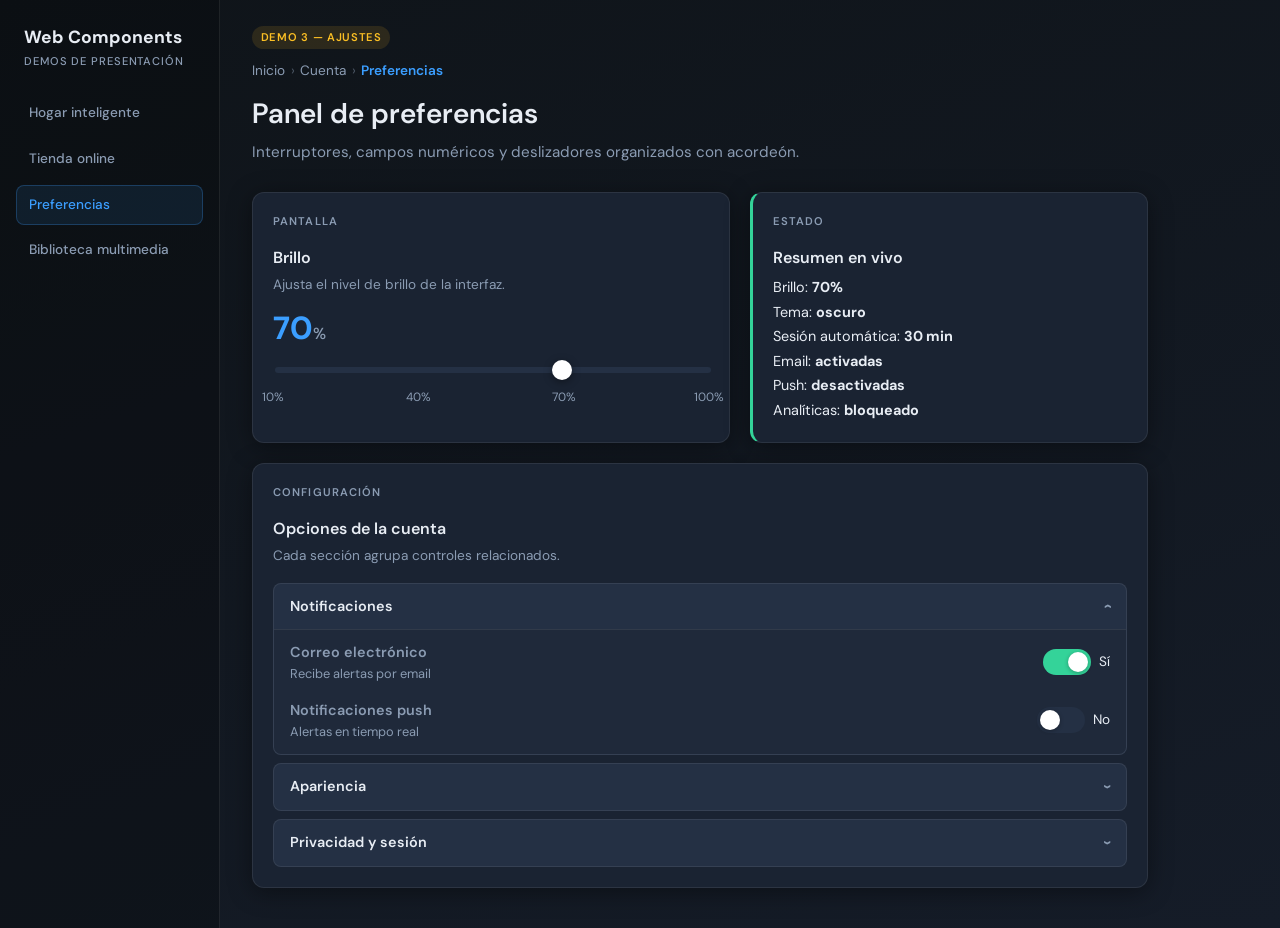
==== configuracion.html @ e313078a "a" ====
<!DOCTYPE html>
<html lang="es">
  <head>
    <meta charset="UTF-8" />
    <meta name="viewport" content="width=device-width, initial-scale=1.0" />
    <title>Preferencias — Demo web components</title>
    <link rel="stylesheet" href="styles.css" />
    <link rel="stylesheet" href="presentation.css" />
  </head>
  <body>
    <div class="app">
      <aside class="sidebar">
        <div class="sidebar-brand">
          Web Components
          <span>Demos de presentación</span>
        </div>
        <nav class="demo-nav" aria-label="Demos">
          <a href="index.html">Hogar inteligente</a>
          <a href="tienda.html">Tienda online</a>
          <a href="configuracion.html" aria-current="page">Preferencias</a>
          <a href="multimedia.html">Biblioteca multimedia</a>
        </nav>
      </aside>

      <main class="page">
        <header class="page-header">
          <span class="demo-badge">Demo 3 — Ajustes</span>
          <mi-breadcrumb id="breadcrumb">
            <mi-breadcrumb-item href="index.html">Inicio</mi-breadcrumb-item>
            <mi-breadcrumb-item>Cuenta</mi-breadcrumb-item>
            <mi-breadcrumb-item>Preferencias</mi-breadcrumb-item>
          </mi-breadcrumb>

          <h1>Panel de preferencias</h1>
          <p>Interruptores, campos numéricos y deslizadores organizados con acordeón.</p>
        </header>

        <div class="dashboard">
          <div class="dashboard-top">
            <section class="section">
              <p class="section-label">Pantalla</p>
              <h2>Brillo</h2>
              <p class="section-desc">Ajusta el nivel de brillo de la interfaz.</p>
              <div class="metric-display" id="brightness-display">70<span>%</span></div>
              <my-slider id="brightness-slider" min="10" max="100" value="70" step="5">
                <slider-label position="10">10%</slider-label>
                <slider-label position="40">40%</slider-label>
                <slider-label position="70">70%</slider-label>
                <slider-label position="100">100%</slider-label>
              </my-slider>
            </section>

            <section class="section" id="status">
              <p class="section-label">Estado</p>
              <h2>Resumen en vivo</h2>
              <p class="live-summary" id="summary-text"></p>
            </section>
          </div>

          <section class="section">
            <p class="section-label">Configuración</p>
            <h2>Opciones de la cuenta</h2>
            <p class="section-desc">Cada sección agrupa controles relacionados.</p>
            <mi-accordion>
              <mi-accordion-item open>
                <span slot="heading">Notificaciones</span>
                <div class="setting-list">
                  <div class="setting-row">
                    <div class="setting-row-info">
                      <strong>Correo electrónico</strong>
                      <span>Recibe alertas por email</span>
                    </div>
                    <my-switch id="email-switch" checked>
                      <span slot="checked-message">Sí</span>
                      <span slot="unchecked-message">No</span>
                    </my-switch>
                  </div>
                  <div class="setting-row">
                    <div class="setting-row-info">
                      <strong>Notificaciones push</strong>
                      <span>Alertas en tiempo real</span>
                    </div>
                    <my-switch id="push-switch">
                      <span slot="checked-message">Sí</span>
                      <span slot="unchecked-message">No</span>
                    </my-switch>
                  </div>
                </div>
              </mi-accordion-item>

              <mi-accordion-item>
                <span slot="heading">Apariencia</span>
                <div class="setting-list">
                  <div class="setting-row">
                    <div class="setting-row-info">
                      <strong>Modo oscuro</strong>
                      <span>Reduce la fatiga visual</span>
                    </div>
                    <my-switch id="dark-switch" checked>
                      <span slot="checked-message">Oscuro</span>
                      <span slot="unchecked-message">Claro</span>
                    </my-switch>
                  </div>
                </div>
              </mi-accordion-item>

              <mi-accordion-item>
                <span slot="heading">Privacidad y sesión</span>
                <div class="setting-list">
                  <div class="setting-row">
                    <div class="setting-row-info">
                      <strong>Analíticas de uso</strong>
                      <span>Ayuda a mejorar la aplicación</span>
                    </div>
                    <my-switch id="analytics-switch">
                      <span slot="checked-message">Sí</span>
                      <span slot="unchecked-message">No</span>
                    </my-switch>
                  </div>
                  <div class="setting-row">
                    <div class="setting-row-info">
                      <strong>Cierre de sesión (min)</strong>
                      <span>Tiempo de inactividad permitido</span>
                    </div>
                    <numeric-field id="session-field" value="30"></numeric-field>
                  </div>
                </div>
              </mi-accordion-item>
            </mi-accordion>
          </section>
        </div>
      </main>
    </div>

    <template id="horizontal-scroll-template">
      <style>
        :host {
          display: block;
          width: 100%;
          max-width: 100%;
          overflow: hidden;
          --scroll-gap: 1rem;
          --scroll-padding: 1rem;
          --button-size: 40px;
        }

        .wrapper {
          display: flex;
          align-items: center;
          gap: 0.5rem;
          width: 100%;
          max-width: 100%;
          min-width: 0;
        }

        .scroll-container {
          flex: 1;
          min-width: 0;
          display: flex;
          align-items: flex-start;
          gap: var(--scroll-gap);
          padding: var(--scroll-padding);
          overflow-x: auto;
          overflow-y: hidden;
          scroll-behavior: smooth;
          scroll-snap-type: x proximity;
          overscroll-behavior-x: contain;
          scrollbar-width: thin;
          scrollbar-color: var(--bg-elevated, #243044) transparent;
        }

        ::slotted(my-card) {
          flex: 0 0 auto;
          scroll-snap-align: start;
        }

        .control {
          width: var(--button-size);
          height: var(--button-size);
          flex-shrink: 0;
        }

        ::slotted(button) {
          width: 100%;
          height: 100%;
          cursor: pointer;
        }
      </style>

      <div class="wrapper">
        <div class="control">
          <slot name="left-button">
            <button type="button">&#8592;</button>
          </slot>
        </div>

        <div class="scroll-container">
          <slot></slot>
        </div>

        <div class="control">
          <slot name="right-button">
            <button type="button">&#8594;</button>
          </slot>
        </div>
      </div>
    </template>

    <template id="slider-template">
      <style>
        :host {
          display: block;
        }

        .slider {
          width: 100%;
        }

        input[type="range"] {
          -webkit-appearance: none;
          appearance: none;
          width: 100%;
          height: 6px;
          border-radius: 999px;
          background: var(--bg-elevated, #243044);
          cursor: pointer;
          outline: none;
        }

        input[type="range"]::-webkit-slider-thumb {
          -webkit-appearance: none;
          appearance: none;
          width: 20px;
          height: 20px;
          border-radius: 50%;
          background: #fff;
          box-shadow: 0 2px 8px rgba(0, 0, 0, 0.4);
          cursor: pointer;
          transition: transform 0.15s;
        }

        input[type="range"]::-webkit-slider-thumb:hover {
          transform: scale(1.1);
        }

        input[type="range"]::-moz-range-thumb {
          width: 20px;
          height: 20px;
          border: none;
          border-radius: 50%;
          background: #fff;
          box-shadow: 0 2px 8px rgba(0, 0, 0, 0.4);
          cursor: pointer;
        }

        input[type="range"]::-moz-range-track {
          height: 6px;
          border-radius: 999px;
          background: var(--bg-elevated, #243044);
        }

        .labels {
          position: relative;
          height: 1.25rem;
          margin-top: 0.5rem;
        }
      </style>
      <div class="slider">
        <input type="range" />
        <div class="labels">
          <slot></slot>
        </div>
      </div>
    </template>

    <script src="acordion.js"></script>
    <script src="numericField.js"></script>
    <script src="slider.js"></script>
    <script src="switch.js"></script>
    <script src="horizontal_scroll.js"></script>
    <script src="card.js"></script>
    <script src="breadcrumb.js"></script>
    <script src="configuracion.js"></script>
  </body>
</html>
---- styles.css ----
@import url("https://fonts.googleapis.com/css2?family=DM+Sans:ital,opsz,wght@0,9..40,400;0,9..40,500;0,9..40,600;0,9..40,700;1,9..40,400&display=swap");

*,
*::before,
*::after {
  box-sizing: border-box;
}

:root {
  --bg-page: #0f1419;
  --bg-surface: #1a2332;
  --bg-elevated: #243044;
  --accent: #3b9eff;
  --accent-success: #34d399;
  --accent-warm: #fbbf24;
  --text-primary: #e8edf4;
  --text-muted: #8b9cb3;
  --border: rgba(255, 255, 255, 0.08);
  --radius: 12px;
  --shadow: 0 4px 24px rgba(0, 0, 0, 0.4);
  --font: "DM Sans", system-ui, sans-serif;

  --card-bg: var(--bg-surface);
  --card-border: var(--border);
  --card-radius: var(--radius);
  --card-width: auto;
  --card-height: auto;

  --scroll-gap: 1rem;
  --scroll-padding: 0.5rem;
  --button-size: 40px;
  --button-background: var(--bg-elevated);
}

body {
  margin: 0;
  min-height: 100vh;
  overflow-x: hidden;
  font-family: var(--font);
  line-height: 1.5;
  color: var(--text-primary);
  background: linear-gradient(160deg, var(--bg-page) 0%, #151c28 100%);
}

.app {
  display: grid;
  grid-template-columns: 220px minmax(0, 1fr);
  min-height: 100vh;
}

.sidebar {
  padding: 1.5rem 1rem;
  background: rgba(0, 0, 0, 0.25);
  border-right: 1px solid var(--border);
  display: flex;
  flex-direction: column;
  gap: 1.5rem;
}

.sidebar-brand {
  font-size: 1.1rem;
  font-weight: 700;
  color: var(--text-primary);
  padding: 0 0.5rem;
}

.sidebar-brand span {
  display: block;
  font-size: 0.7rem;
  font-weight: 500;
  color: var(--text-muted);
  text-transform: uppercase;
  letter-spacing: 0.08em;
  margin-top: 0.15rem;
}

.room-nav {
  display: flex;
  flex-direction: column;
  gap: 0.5rem;
}

.nav-card {
  --card-width: 100%;
  --card-height: auto;
  cursor: pointer;
  transition: border-color 0.2s, box-shadow 0.2s, transform 0.15s;
}

.nav-card:hover {
  transform: translateX(2px);
}

.nav-card[active] {
  --card-border: var(--accent);
  box-shadow: 0 0 0 1px var(--accent);
}

.nav-card-inner {
  display: flex;
  align-items: center;
  gap: 0.75rem;
  padding: 0.65rem 0.85rem;
}

.nav-icon {
  font-size: 1.25rem;
  line-height: 1;
}

.nav-label {
  font-size: 0.9rem;
  font-weight: 500;
}

.page {
  max-width: 960px;
  padding: 1.5rem 2rem 2.5rem;
  width: 100%;
  min-width: 0;
  container-type: inline-size;
  container-name: page;
}

.page-header {
  margin-bottom: 1.75rem;
  min-width: 0;
}

.page-header h1 {
  margin: 0.75rem 0 0.35rem;
  font-size: 1.75rem;
  font-weight: 600;
}

.page-header p {
  margin: 0;
  color: var(--text-muted);
  font-size: 0.95rem;
}

.dashboard {
  display: grid;
  gap: 1.25rem;
  width: 100%;
  min-width: 0;
}

.dashboard-top {
  display: grid;
  grid-template-columns: minmax(0, 1fr);
  gap: 1.25rem;
  min-width: 0;
}

.dashboard-bottom {
  display: grid;
  grid-template-columns: minmax(0, 1fr);
  gap: 1.25rem;
  min-width: 0;
}

@container page (min-width: 640px) {
  .dashboard-top {
    grid-template-columns: minmax(0, 1.2fr) minmax(0, 1fr);
  }

  .dashboard-bottom {
    grid-template-columns: repeat(2, minmax(0, 1fr));
  }
}

.section {
  background: var(--bg-surface);
  border: 1px solid var(--border);
  border-radius: var(--radius);
  padding: 1.25rem;
  box-shadow: var(--shadow);
  min-width: 0;
  overflow-wrap: anywhere;
}

.section-label {
  margin: 0 0 1rem;
  font-size: 0.7rem;
  font-weight: 600;
  text-transform: uppercase;
  letter-spacing: 0.1em;
  color: var(--text-muted);
}

.section h2 {
  margin: 0 0 0.35rem;
  font-size: 1rem;
  font-weight: 600;
}

.section-desc {
  margin: 0 0 1rem;
  font-size: 0.85rem;
  color: var(--text-muted);
}

.temp-display {
  font-size: 2.5rem;
  font-weight: 700;
  font-variant-numeric: tabular-nums;
  color: var(--accent);
  margin-bottom: 0.75rem;
  line-height: 1;
}

.temp-display span {
  font-size: 1.25rem;
  font-weight: 500;
  color: var(--text-muted);
}

.controls {
  display: grid;
  grid-template-columns: minmax(0, 1fr);
  gap: 1.25rem;
  min-width: 0;
}

@container page (min-width: 520px) {
  .controls {
    grid-template-columns: repeat(2, minmax(0, 1fr));
  }
}

.control {
  display: flex;
  flex-direction: column;
  gap: 0.5rem;
}

.control label {
  font-size: 0.8rem;
  font-weight: 500;
  color: var(--text-muted);
}

#status {
  border-left: 3px solid var(--accent-success);
}

#status-text {
  margin: 0;
  font-size: 0.9rem;
  line-height: 1.6;
}

.status-chip {
  display: inline-block;
  padding: 0.2rem 0.55rem;
  margin: 0.15rem 0.25rem 0.15rem 0;
  background: var(--bg-elevated);
  border-radius: 6px;
  font-size: 0.8rem;
  font-variant-numeric: tabular-nums;
}

.scroll-card {
  --card-width: 180px;
  --card-height: 110px;
  cursor: pointer;
  transition: border-color 0.2s, transform 0.15s;
}

.scroll-card:hover {
  transform: translateY(-2px);
}

.scroll-card[active] {
  --card-border: var(--accent);
  box-shadow: 0 0 0 1px var(--accent);
}

.room-card-inner {
  display: flex;
  flex-direction: column;
  justify-content: center;
  height: 100%;
  padding: 0.85rem 1rem;
  gap: 0.35rem;
}

.room-card-icon {
  font-size: 1.5rem;
  line-height: 1;
}

.room-card-name {
  font-weight: 600;
  font-size: 0.9rem;
}

.room-card-status {
  font-size: 0.75rem;
  color: var(--text-muted);
}

my-horizontal-scroll {
  display: block;
  width: 100%;
  max-width: 100%;
}

.products {
  --scroll-gap: 0.75rem;
  --scroll-padding: 0.25rem;
}

button {
  padding: 0.5rem 1rem;
  font: inherit;
  cursor: pointer;
  border: 1px solid var(--border);
  border-radius: 8px;
  background-color: var(--bg-elevated);
  color: var(--text-primary);
  transition: background-color 0.15s;
}

button:hover {
  background-color: #2d3d56;
}

button:focus-visible {
  outline: 2px solid var(--accent);
  outline-offset: 2px;
}

.scroll-btn {
  font-size: 1.1rem;
  line-height: 1;
  border-radius: 50%;
  padding: 0;
}

.panel {
  font-size: 0.9rem;
  color: var(--text-muted);
}

my-slider {
  display: block;
  width: 100%;
  max-width: 100%;
  min-width: 0;
}

mi-accordion {
  display: block;
  width: 100%;
  max-width: 100%;
  min-width: 0;
}

numeric-field,
my-switch {
  max-width: 100%;
}

@media (max-width: 900px) {
  .app {
    grid-template-columns: 1fr;
  }

  .sidebar {
    border-right: none;
    border-bottom: 1px solid var(--border);
    padding: 1rem 1.25rem;
  }

  .room-nav {
    flex-direction: row;
    overflow-x: auto;
    padding-bottom: 0.25rem;
    scroll-snap-type: x mandatory;
    -webkit-overflow-scrolling: touch;
  }

  .nav-card {
    --card-width: 130px;
    flex: 0 0 auto;
    scroll-snap-align: start;
  }

  .nav-card:hover {
    transform: translateY(-2px);
  }

  .page {
    padding: 1.25rem 1.25rem 2rem;
  }
}

@media (max-width: 480px) {
  .page-header h1 {
    font-size: 1.35rem;
  }

  .page-header p {
    font-size: 0.875rem;
  }

  .temp-display {
    font-size: 2rem;
  }

  .temp-display span {
    font-size: 1rem;
  }

  .section {
    padding: 1rem;
  }

  .scroll-card {
    --card-width: 150px;
    --card-height: 100px;
  }

  .products {
    --scroll-gap: 0.5rem;
    --button-size: 36px;
  }

  .room-card-inner {
    padding: 0.65rem 0.75rem;
  }

  .room-card-name {
    font-size: 0.85rem;
  }

  .room-card-status {
    font-size: 0.7rem;
  }
}
---- presentation.css ----
.demo-nav {
  display: flex;
  flex-direction: column;
  gap: 0.35rem;
}

.demo-nav a {
  display: block;
  padding: 0.55rem 0.75rem;
  border-radius: 8px;
  font-size: 0.85rem;
  font-weight: 500;
  color: var(--text-muted);
  text-decoration: none;
  border: 1px solid transparent;
  transition: background 0.15s, color 0.15s, border-color 0.15s;
}

.demo-nav a:hover {
  color: var(--text-primary);
  background: rgba(255, 255, 255, 0.04);
}

.demo-nav a[aria-current="page"] {
  color: var(--accent);
  background: rgba(59, 158, 255, 0.1);
  border-color: rgba(59, 158, 255, 0.25);
}

.demo-badge {
  display: inline-block;
  margin-bottom: 0.75rem;
  padding: 0.2rem 0.55rem;
  border-radius: 999px;
  font-size: 0.7rem;
  font-weight: 600;
  letter-spacing: 0.06em;
  text-transform: uppercase;
  color: var(--accent-warm);
  background: rgba(251, 191, 36, 0.12);
}

.metric-display {
  font-size: 2rem;
  font-weight: 700;
  font-variant-numeric: tabular-nums;
  color: var(--accent);
  margin-bottom: 0.75rem;
  line-height: 1;
}

.metric-display span {
  font-size: 1rem;
  font-weight: 500;
  color: var(--text-muted);
}

.catalog-card {
  --card-width: 170px;
  --card-height: 200px;
  cursor: pointer;
  transition: border-color 0.2s, transform 0.15s;
}

.catalog-card:hover {
  transform: translateY(-2px);
}

.catalog-card[active] {
  --card-border: var(--accent);
  box-shadow: 0 0 0 1px var(--accent);
}

.catalog-card-inner {
  display: flex;
  flex-direction: column;
  height: 100%;
  padding: 0.85rem;
  gap: 0.4rem;
}

.catalog-card-icon {
  font-size: 2rem;
  line-height: 1;
}

.catalog-card-name {
  font-weight: 600;
  font-size: 0.9rem;
}

.catalog-card-meta {
  font-size: 0.75rem;
  color: var(--text-muted);
  margin-top: auto;
}

.media-card {
  --card-width: 160px;
  --card-height: 220px;
  cursor: pointer;
  transition: border-color 0.2s, transform 0.15s;
}

.media-card:hover {
  transform: translateY(-2px);
}

.media-card[active] {
  --card-border: var(--accent-warm);
  box-shadow: 0 0 0 1px var(--accent-warm);
}

.media-card-inner {
  display: flex;
  flex-direction: column;
  height: 100%;
  padding: 0.85rem;
  gap: 0.35rem;
}

.media-card-poster {
  font-size: 2.25rem;
  line-height: 1;
  margin-bottom: 0.25rem;
}

.media-card-title {
  font-weight: 600;
  font-size: 0.88rem;
}

.media-card-genre {
  font-size: 0.72rem;
  color: var(--text-muted);
  margin-top: auto;
}

.setting-list {
  display: flex;
  flex-direction: column;
  gap: 1rem;
}

.setting-row {
  display: flex;
  align-items: center;
  justify-content: space-between;
  gap: 1rem;
  flex-wrap: wrap;
}

.setting-row-info {
  min-width: 0;
}

.setting-row-info strong {
  display: block;
  font-size: 0.9rem;
  font-weight: 600;
}

.setting-row-info span {
  font-size: 0.8rem;
  color: var(--text-muted);
}

.live-summary {
  margin: 0;
  font-size: 0.9rem;
  line-height: 1.7;
}

.live-summary strong {
  color: var(--text-primary);
}

.category-nav {
  display: flex;
  flex-wrap: wrap;
  gap: 0.5rem;
  margin-top: 1rem;
}

.category-nav button {
  font-size: 0.8rem;
  padding: 0.35rem 0.75rem;
}

.category-nav button[active] {
  border-color: var(--accent);
  color: var(--accent);
  background: rgba(59, 158, 255, 0.1);
}

.filter-bar {
  display: grid;
  gap: 1rem;
}

@container page (min-width: 520px) {
  .filter-bar {
    grid-template-columns: repeat(2, minmax(0, 1fr));
  }
}

@container page (min-width: 640px) {
  .filter-bar--triple {
    grid-template-columns: repeat(3, minmax(0, 1fr));
  }
}
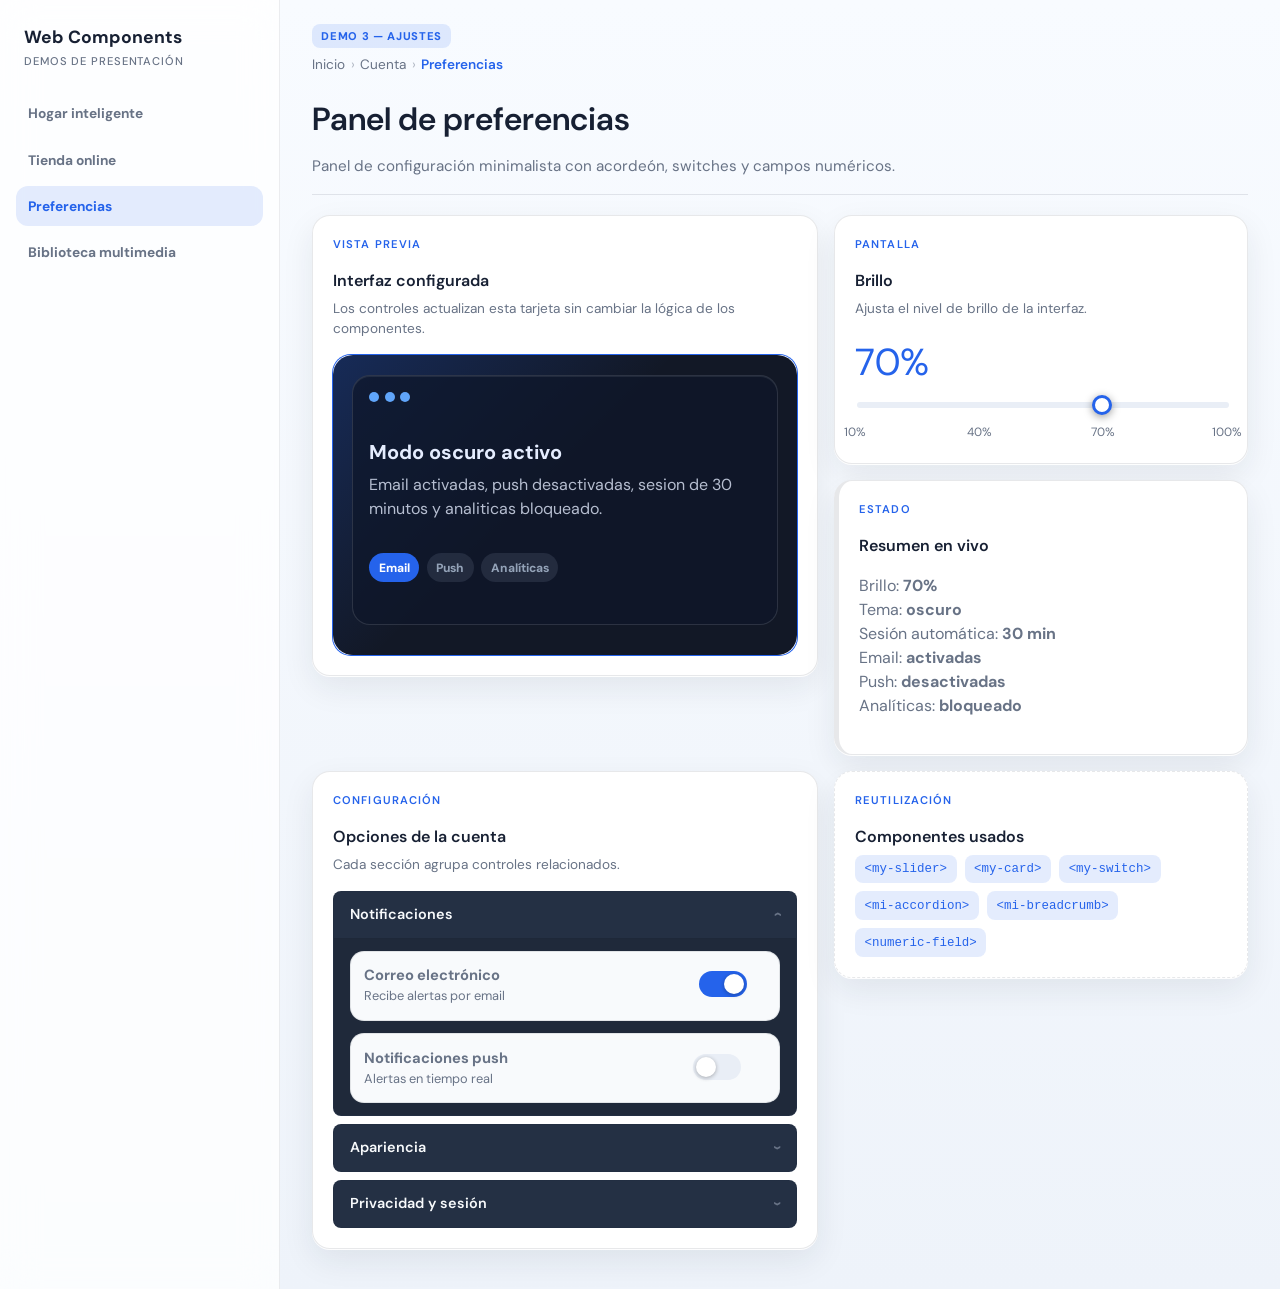
==== commit 582b3156: "nuevo" ====
--- a/configuracion.html
+++ b/configuracion.html
@@ -5,9 +5,9 @@
     <meta name="viewport" content="width=device-width, initial-scale=1.0" />
     <title>Preferencias — Demo web components</title>
     <link rel="stylesheet" href="styles.css" />
-    <link rel="stylesheet" href="presentation.css" />
+    <link rel="stylesheet" href="configuracion.css" />
   </head>
-  <body>
+  <body class="theme-settings">
     <div class="app">
       <aside class="sidebar">
         <div class="sidebar-brand">
@@ -32,30 +32,52 @@
           </mi-breadcrumb>
 
           <h1>Panel de preferencias</h1>
-          <p>Interruptores, campos numéricos y deslizadores organizados con acordeón.</p>
+          <p>Panel de configuración minimalista con acordeón, switches y campos numéricos.</p>
         </header>
 
-        <div class="dashboard">
-          <div class="dashboard-top">
-            <section class="section">
-              <p class="section-label">Pantalla</p>
-              <h2>Brillo</h2>
-              <p class="section-desc">Ajusta el nivel de brillo de la interfaz.</p>
-              <div class="metric-display" id="brightness-display">70<span>%</span></div>
-              <my-slider id="brightness-slider" min="10" max="100" value="70" step="5">
-                <slider-label position="10">10%</slider-label>
-                <slider-label position="40">40%</slider-label>
-                <slider-label position="70">70%</slider-label>
-                <slider-label position="100">100%</slider-label>
-              </my-slider>
-            </section>
-
-            <section class="section" id="status">
-              <p class="section-label">Estado</p>
-              <h2>Resumen en vivo</h2>
-              <p class="live-summary" id="summary-text"></p>
-            </section>
-          </div>
+        <div class="settings-layout">
+          <section class="section preview-section">
+            <p class="section-label">Vista previa</p>
+            <h2>Interfaz configurada</h2>
+            <p class="section-desc">Los controles actualizan esta tarjeta sin cambiar la lógica de los componentes.</p>
+            <my-card id="preview-card" class="preview-card">
+              <div class="preview-screen" id="preview-screen">
+                <div class="preview-window">
+                  <div class="preview-toolbar">
+                    <span></span>
+                    <span></span>
+                    <span></span>
+                  </div>
+                  <strong id="preview-title">Modo oscuro activo</strong>
+                  <p id="preview-copy">Email activado, push desactivado y sesión de 30 minutos.</p>
+                  <div class="preview-toggles">
+                    <span id="preview-email">Email</span>
+                    <span id="preview-push">Push</span>
+                    <span id="preview-analytics">Analíticas</span>
+                  </div>
+                </div>
+              </div>
+            </my-card>
+          </section>
+
+          <section class="section brightness-section">
+            <p class="section-label">Pantalla</p>
+            <h2>Brillo</h2>
+            <p class="section-desc">Ajusta el nivel de brillo de la interfaz.</p>
+            <div class="metric-display" id="brightness-display">70<span>%</span></div>
+            <my-slider id="brightness-slider" min="10" max="100" value="70" step="5" aria-label="Nivel de brillo">
+              <slider-label position="10">10%</slider-label>
+              <slider-label position="40">40%</slider-label>
+              <slider-label position="70">70%</slider-label>
+              <slider-label position="100">100%</slider-label>
+            </my-slider>
+          </section>
+
+          <section class="section settings-summary" id="status">
+            <p class="section-label">Estado</p>
+            <h2>Resumen en vivo</h2>
+            <p class="live-summary" id="summary-text" aria-live="polite"></p>
+          </section>
 
           <section class="section">
             <p class="section-label">Configuración</p>
@@ -128,83 +150,22 @@
               </mi-accordion-item>
             </mi-accordion>
           </section>
+
+          <section class="section component-note">
+            <p class="section-label">Reutilización</p>
+            <h2>Componentes usados</h2>
+            <div class="component-tags">
+              <span>&lt;my-slider&gt;</span>
+              <span>&lt;my-card&gt;</span>
+              <span>&lt;my-switch&gt;</span>
+              <span>&lt;mi-accordion&gt;</span>
+              <span>&lt;mi-breadcrumb&gt;</span>
+              <span>&lt;numeric-field&gt;</span>
+            </div>
+          </section>
         </div>
       </main>
     </div>
-
-    <template id="horizontal-scroll-template">
-      <style>
-        :host {
-          display: block;
-          width: 100%;
-          max-width: 100%;
-          overflow: hidden;
-          --scroll-gap: 1rem;
-          --scroll-padding: 1rem;
-          --button-size: 40px;
-        }
-
-        .wrapper {
-          display: flex;
-          align-items: center;
-          gap: 0.5rem;
-          width: 100%;
-          max-width: 100%;
-          min-width: 0;
-        }
-
-        .scroll-container {
-          flex: 1;
-          min-width: 0;
-          display: flex;
-          align-items: flex-start;
-          gap: var(--scroll-gap);
-          padding: var(--scroll-padding);
-          overflow-x: auto;
-          overflow-y: hidden;
-          scroll-behavior: smooth;
-          scroll-snap-type: x proximity;
-          overscroll-behavior-x: contain;
-          scrollbar-width: thin;
-          scrollbar-color: var(--bg-elevated, #243044) transparent;
-        }
-
-        ::slotted(my-card) {
-          flex: 0 0 auto;
-          scroll-snap-align: start;
-        }
-
-        .control {
-          width: var(--button-size);
-          height: var(--button-size);
-          flex-shrink: 0;
-        }
-
-        ::slotted(button) {
-          width: 100%;
-          height: 100%;
-          cursor: pointer;
-        }
-      </style>
-
-      <div class="wrapper">
-        <div class="control">
-          <slot name="left-button">
-            <button type="button">&#8592;</button>
-          </slot>
-        </div>
-
-        <div class="scroll-container">
-          <slot></slot>
-        </div>
-
-        <div class="control">
-          <slot name="right-button">
-            <button type="button">&#8594;</button>
-          </slot>
-        </div>
-      </div>
-    </template>
 
     <template id="slider-template">
       <style>
@@ -222,7 +183,7 @@
           width: 100%;
           height: 6px;
           border-radius: 999px;
-          background: var(--bg-elevated, #243044);
+          background: var(--slider-track-bg, var(--surface-soft, var(--bg-elevated, #243044)));
           cursor: pointer;
           outline: none;
         }
@@ -233,7 +194,8 @@
           width: 20px;
           height: 20px;
           border-radius: 50%;
-          background: #fff;
+          background: var(--slider-thumb-bg, #ffffff);
+          border: var(--slider-thumb-border, 2px solid var(--accent, #38bdf8));
           box-shadow: 0 2px 8px rgba(0, 0, 0, 0.4);
           cursor: pointer;
           transition: transform 0.15s;
@@ -246,9 +208,9 @@
         input[type="range"]::-moz-range-thumb {
           width: 20px;
           height: 20px;
-          border: none;
+          border: var(--slider-thumb-border, 2px solid var(--accent, #38bdf8));
           border-radius: 50%;
-          background: #fff;
+          background: var(--slider-thumb-bg, #ffffff);
           box-shadow: 0 2px 8px rgba(0, 0, 0, 0.4);
           cursor: pointer;
         }
@@ -256,7 +218,7 @@
         input[type="range"]::-moz-range-track {
           height: 6px;
           border-radius: 999px;
-          background: var(--bg-elevated, #243044);
+          background: var(--slider-track-bg, var(--surface-soft, var(--bg-elevated, #243044)));
         }
 
         .labels {
@@ -277,7 +239,6 @@
     <script src="numericField.js"></script>
     <script src="slider.js"></script>
     <script src="switch.js"></script>
-    <script src="horizontal_scroll.js"></script>
     <script src="card.js"></script>
     <script src="breadcrumb.js"></script>
     <script src="configuracion.js"></script>
--- a/styles.css
+++ b/styles.css
@@ -7,29 +7,35 @@
 }
 
 :root {
-  --bg-page: #0f1419;
-  --bg-surface: #1a2332;
-  --bg-elevated: #243044;
-  --accent: #3b9eff;
+  --page-bg: #0f172a;
+  --surface: #1e293b;
+  --surface-soft: #243044;
+  --text-main: #f8fafc;
+  --text-muted: #94a3b8;
+  --accent: #38bdf8;
+  --accent-soft: rgba(56, 189, 248, 0.16);
   --accent-success: #34d399;
   --accent-warm: #fbbf24;
-  --text-primary: #e8edf4;
-  --text-muted: #8b9cb3;
+  --card-radius: 22px;
   --border: rgba(255, 255, 255, 0.08);
-  --radius: 12px;
   --shadow: 0 4px 24px rgba(0, 0, 0, 0.4);
   --font: "DM Sans", system-ui, sans-serif;
 
-  --card-bg: var(--bg-surface);
+  --bg-page: var(--page-bg);
+  --bg-surface: var(--surface);
+  --bg-elevated: var(--surface-soft);
+  --text-primary: var(--text-main);
+  --radius: var(--card-radius);
+
+  --card-bg: var(--surface);
   --card-border: var(--border);
-  --card-radius: var(--radius);
   --card-width: auto;
   --card-height: auto;
 
   --scroll-gap: 1rem;
   --scroll-padding: 0.5rem;
   --button-size: 40px;
-  --button-background: var(--bg-elevated);
+  --button-background: var(--surface-soft);
 }
 
 body {
@@ -38,8 +44,8 @@
   overflow-x: hidden;
   font-family: var(--font);
   line-height: 1.5;
-  color: var(--text-primary);
-  background: linear-gradient(160deg, var(--bg-page) 0%, #151c28 100%);
+  color: var(--text-main);
+  background: var(--page-bg);
 }
 
 .app {
@@ -50,7 +56,7 @@
 
 .sidebar {
   padding: 1.5rem 1rem;
-  background: rgba(0, 0, 0, 0.25);
+  background: var(--surface-soft);
   border-right: 1px solid var(--border);
   display: flex;
   flex-direction: column;
@@ -60,7 +66,7 @@
 .sidebar-brand {
   font-size: 1.1rem;
   font-weight: 700;
-  color: var(--text-primary);
+  color: var(--text-main);
   padding: 0 0.5rem;
 }
 
@@ -92,7 +98,7 @@
 }
 
 .nav-card[active] {
-  --card-border: var(--accent);
+  --card-border: 1px solid var(--accent);
   box-shadow: 0 0 0 1px var(--accent);
 }
 
@@ -171,9 +177,9 @@
 }
 
 .section {
-  background: var(--bg-surface);
+  background: var(--surface);
   border: 1px solid var(--border);
-  border-radius: var(--radius);
+  border-radius: var(--card-radius);
   padding: 1.25rem;
   box-shadow: var(--shadow);
   min-width: 0;
@@ -186,7 +192,7 @@
   font-weight: 600;
   text-transform: uppercase;
   letter-spacing: 0.1em;
-  color: var(--text-muted);
+  color: var(--accent);
 }
 
 .section h2 {
@@ -241,10 +247,6 @@
   color: var(--text-muted);
 }
 
-#status {
-  border-left: 3px solid var(--accent-success);
-}
-
 #status-text {
   margin: 0;
   font-size: 0.9rem;
@@ -255,50 +257,10 @@
   display: inline-block;
   padding: 0.2rem 0.55rem;
   margin: 0.15rem 0.25rem 0.15rem 0;
-  background: var(--bg-elevated);
+  background: var(--surface-soft);
   border-radius: 6px;
   font-size: 0.8rem;
   font-variant-numeric: tabular-nums;
-}
-
-.scroll-card {
-  --card-width: 180px;
-  --card-height: 110px;
-  cursor: pointer;
-  transition: border-color 0.2s, transform 0.15s;
-}
-
-.scroll-card:hover {
-  transform: translateY(-2px);
-}
-
-.scroll-card[active] {
-  --card-border: var(--accent);
-  box-shadow: 0 0 0 1px var(--accent);
-}
-
-.room-card-inner {
-  display: flex;
-  flex-direction: column;
-  justify-content: center;
-  height: 100%;
-  padding: 0.85rem 1rem;
-  gap: 0.35rem;
-}
-
-.room-card-icon {
-  font-size: 1.5rem;
-  line-height: 1;
-}
-
-.room-card-name {
-  font-weight: 600;
-  font-size: 0.9rem;
-}
-
-.room-card-status {
-  font-size: 0.75rem;
-  color: var(--text-muted);
 }
 
 my-horizontal-scroll {
@@ -318,13 +280,13 @@
   cursor: pointer;
   border: 1px solid var(--border);
   border-radius: 8px;
-  background-color: var(--bg-elevated);
-  color: var(--text-primary);
+  background-color: var(--surface-soft);
+  color: var(--text-main);
   transition: background-color 0.15s;
 }
 
 button:hover {
-  background-color: #2d3d56;
+  filter: brightness(1.1);
 }
 
 button:focus-visible {
@@ -418,25 +380,8 @@
     padding: 1rem;
   }
 
-  .scroll-card {
-    --card-width: 150px;
-    --card-height: 100px;
-  }
-
   .products {
     --scroll-gap: 0.5rem;
     --button-size: 36px;
   }
-
-  .room-card-inner {
-    padding: 0.65rem 0.75rem;
-  }
-
-  .room-card-name {
-    font-size: 0.85rem;
-  }
-
-  .room-card-status {
-    font-size: 0.7rem;
-  }
-}
+}
--- a/configuracion.css
+++ b/configuracion.css
@@ -0,0 +1,276 @@
+.theme-settings {
+  --page-bg: #f4f7fb;
+  --surface: #ffffff;
+  --surface-soft: #e9eef6;
+  --text-main: #172033;
+  --text-muted: #687386;
+  --accent: #2563eb;
+  --accent-soft: rgba(37, 99, 235, 0.12);
+  --card-radius: 16px;
+  --border: rgba(23, 32, 51, 0.1);
+  --shadow: 0 12px 32px rgba(23, 32, 51, 0.08);
+  --slider-thumb-bg: #ffffff;
+  --slider-thumb-border: 3px solid #2563eb;
+  --switch-on-bg: #2563eb;
+  background: linear-gradient(180deg, #f8fbff, #eef3fa);
+}
+
+.theme-settings.settings-light-mode {
+  --accent: #0891b2;
+  --accent-soft: rgba(8, 145, 178, 0.12);
+  --switch-on-bg: #0891b2;
+}
+
+.theme-settings .app {
+  grid-template-columns: 280px minmax(0, 1fr);
+}
+
+.theme-settings .sidebar {
+  background: rgba(255, 255, 255, 0.78);
+  border-right: 1px solid rgba(23, 32, 51, 0.08);
+  backdrop-filter: blur(18px);
+}
+
+.demo-nav {
+  display: flex;
+  flex-direction: column;
+  gap: 0.35rem;
+}
+
+.demo-nav a {
+  display: block;
+  padding: 0.62rem 0.75rem;
+  border-radius: 12px;
+  color: var(--text-muted);
+  font-size: 0.86rem;
+  font-weight: 700;
+  text-decoration: none;
+}
+
+.demo-nav a:hover,
+.demo-nav a[aria-current="page"] {
+  color: var(--accent);
+  background: var(--accent-soft);
+}
+
+.theme-settings .page {
+  max-width: 1040px;
+}
+
+.theme-settings .page-header {
+  display: grid;
+  gap: 0.45rem;
+  margin-bottom: 1.25rem;
+  padding: 0 0 1rem;
+  border-bottom: 1px solid var(--border);
+}
+
+.theme-settings .page-header h1 {
+  font-size: 2rem;
+  color: #172033;
+}
+
+.demo-badge {
+  width: fit-content;
+  padding: 0.22rem 0.58rem;
+  border-radius: 8px;
+  color: var(--accent);
+  background: var(--accent-soft);
+  font-size: 0.7rem;
+  font-weight: 800;
+  letter-spacing: 0.06em;
+  text-transform: uppercase;
+}
+
+.settings-layout {
+  display: grid;
+  grid-template-columns: minmax(0, 1.1fr) minmax(330px, 0.9fr);
+  gap: 1rem;
+  max-width: none;
+  align-items: start;
+}
+
+.preview-section,
+.settings-layout > .section:nth-child(4) {
+  grid-row: span 2;
+}
+
+.theme-settings .section {
+  border-radius: 18px;
+  border-color: var(--border);
+  box-shadow: 0 1px 0 rgba(255, 255, 255, 0.9), var(--shadow);
+}
+
+.theme-settings .section h2 {
+  color: #172033;
+}
+
+.section-label {
+  color: var(--accent);
+}
+
+.section-desc,
+.live-summary,
+.panel {
+  color: var(--text-muted);
+}
+
+.metric-display {
+  color: var(--accent);
+  font-size: 2.35rem;
+}
+
+.preview-card {
+  --card-width: 100%;
+  --card-height: auto;
+  --card-padding: 0;
+  --card-bg: transparent;
+  --card-border: 0;
+  --card-radius: 18px;
+}
+
+.preview-screen {
+  min-height: 300px;
+  padding: 1.2rem;
+  border-radius: 20px;
+  background:
+    linear-gradient(135deg, rgba(37, 99, 235, 0.25), transparent 45%),
+    #121826;
+  transition: filter 0.2s ease, background 0.2s ease;
+}
+
+.settings-light-mode .preview-screen {
+  background:
+    linear-gradient(135deg, rgba(8, 145, 178, 0.22), transparent 45%),
+    #ecfeff;
+}
+
+.preview-window {
+  min-height: 250px;
+  padding: 1rem;
+  border: 1px solid rgba(255, 255, 255, 0.12);
+  border-radius: 18px;
+  color: #e5edff;
+  background: rgba(15, 23, 42, 0.72);
+  box-shadow: inset 0 1px 0 rgba(255, 255, 255, 0.08);
+}
+
+.settings-light-mode .preview-window {
+  color: #164e63;
+  background: rgba(255, 255, 255, 0.78);
+  border-color: rgba(8, 145, 178, 0.18);
+}
+
+.preview-toolbar {
+  display: flex;
+  gap: 0.35rem;
+  margin-bottom: 2.2rem;
+}
+
+.preview-toolbar span {
+  width: 10px;
+  height: 10px;
+  border-radius: 50%;
+  background: #60a5fa;
+}
+
+.preview-window strong {
+  display: block;
+  margin-bottom: 0.4rem;
+  font-size: 1.25rem;
+}
+
+.preview-window p {
+  margin: 0;
+  color: inherit;
+  opacity: 0.78;
+}
+
+.preview-toggles {
+  display: flex;
+  flex-wrap: wrap;
+  gap: 0.45rem;
+  margin-top: 2rem;
+}
+
+.preview-toggles span {
+  padding: 0.35rem 0.6rem;
+  border-radius: 999px;
+  color: #94a3b8;
+  background: rgba(148, 163, 184, 0.15);
+  font-size: 0.75rem;
+  font-weight: 800;
+}
+
+.preview-toggles span.is-active {
+  color: #ffffff;
+  background: var(--accent);
+}
+
+.setting-list {
+  display: flex;
+  flex-direction: column;
+  gap: 0.8rem;
+}
+
+.setting-row {
+  display: grid;
+  grid-template-columns: minmax(0, 1fr) auto;
+  align-items: center;
+  gap: 1rem;
+  padding: 0.8rem;
+  border: 1px solid var(--border);
+  border-radius: 14px;
+  background: #f8fafc;
+}
+
+.setting-row-info strong {
+  display: block;
+  font-size: 0.92rem;
+}
+
+.setting-row-info span {
+  color: var(--text-muted);
+  font-size: 0.8rem;
+}
+
+.settings-summary {
+  border-left: 5px solid var(--accent);
+}
+
+.component-note {
+  border-style: dashed;
+}
+
+.component-tags {
+  display: flex;
+  flex-wrap: wrap;
+  gap: 0.5rem;
+}
+
+.component-tags span {
+  padding: 0.32rem 0.6rem;
+  border-radius: 8px;
+  color: var(--accent);
+  background: var(--accent-soft);
+  font-family: ui-monospace, monospace;
+  font-size: 0.78rem;
+}
+
+@media (max-width: 900px) {
+  .theme-settings .app,
+  .settings-layout {
+    grid-template-columns: 1fr;
+  }
+
+  .preview-section,
+  .settings-layout > .section:nth-child(4) {
+    grid-row: auto;
+  }
+}
+
+@media (max-width: 520px) {
+  .setting-row {
+    grid-template-columns: 1fr;
+  }
+}
